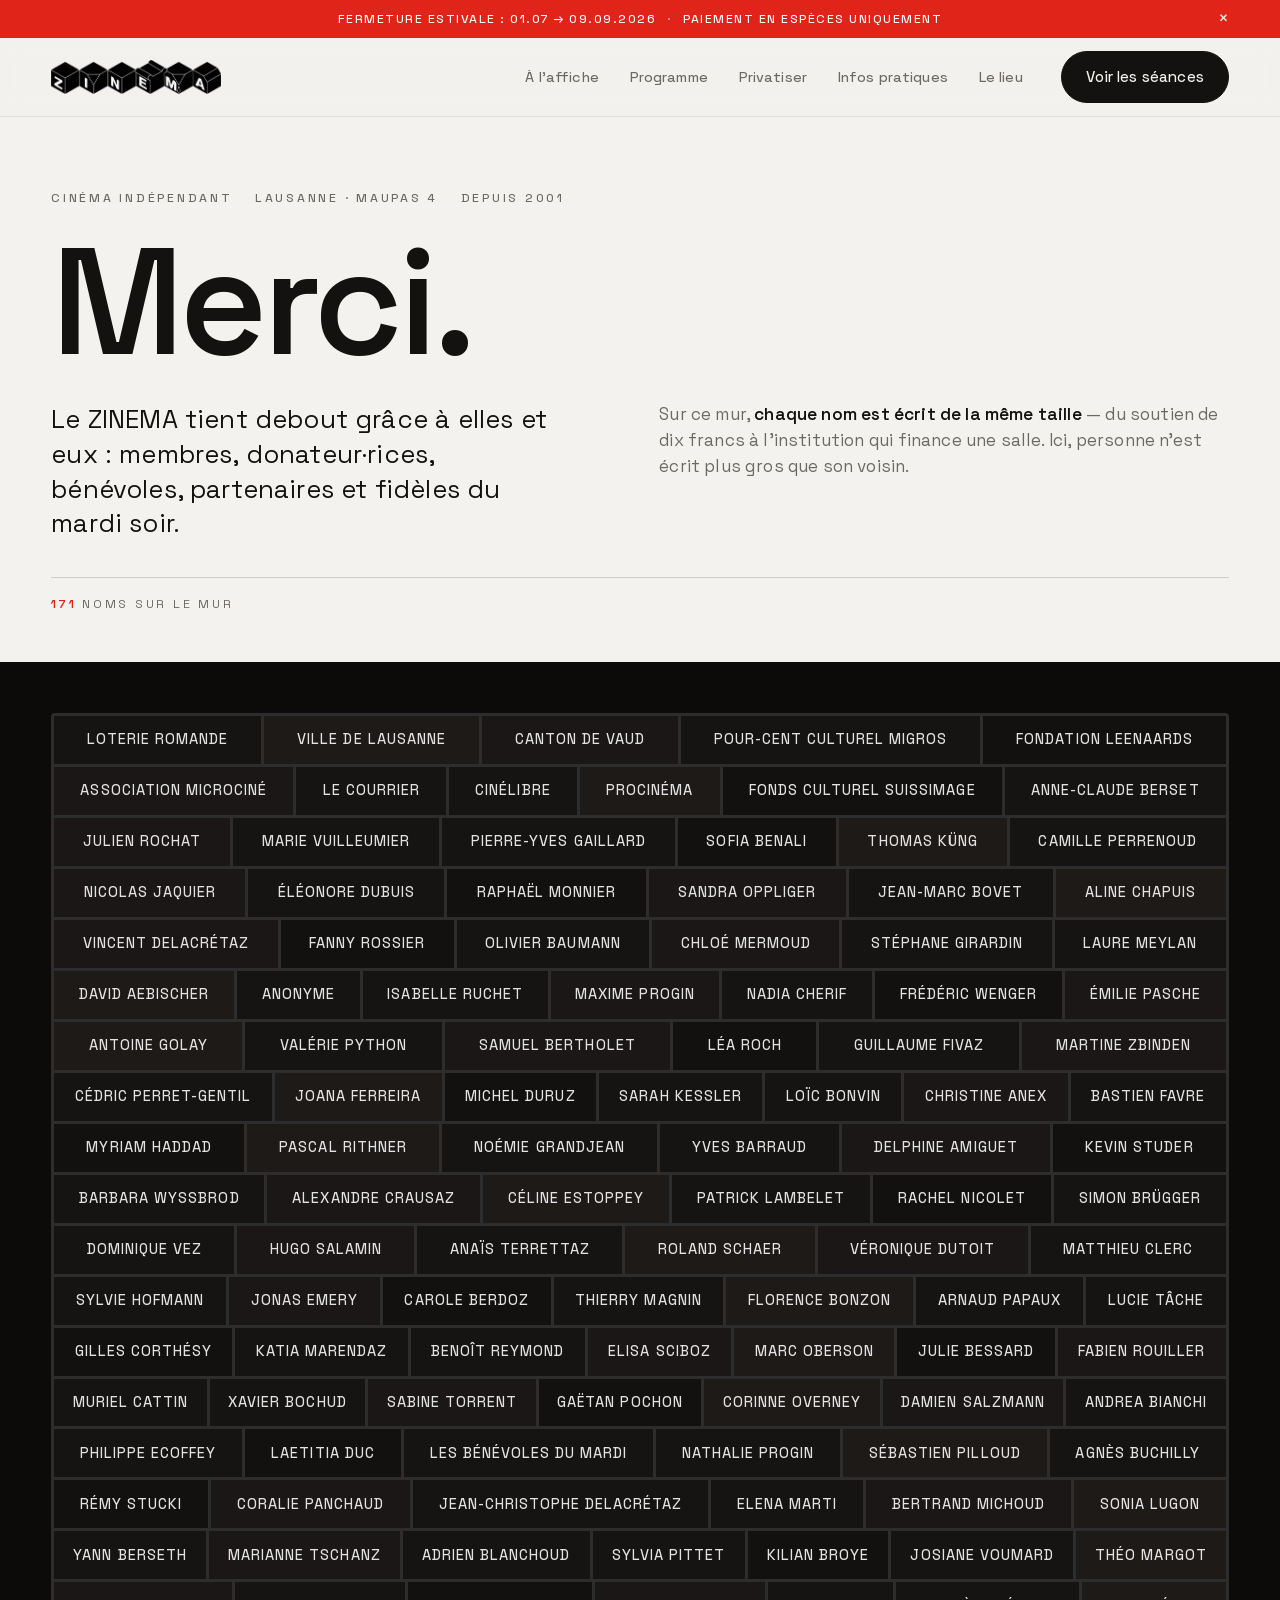
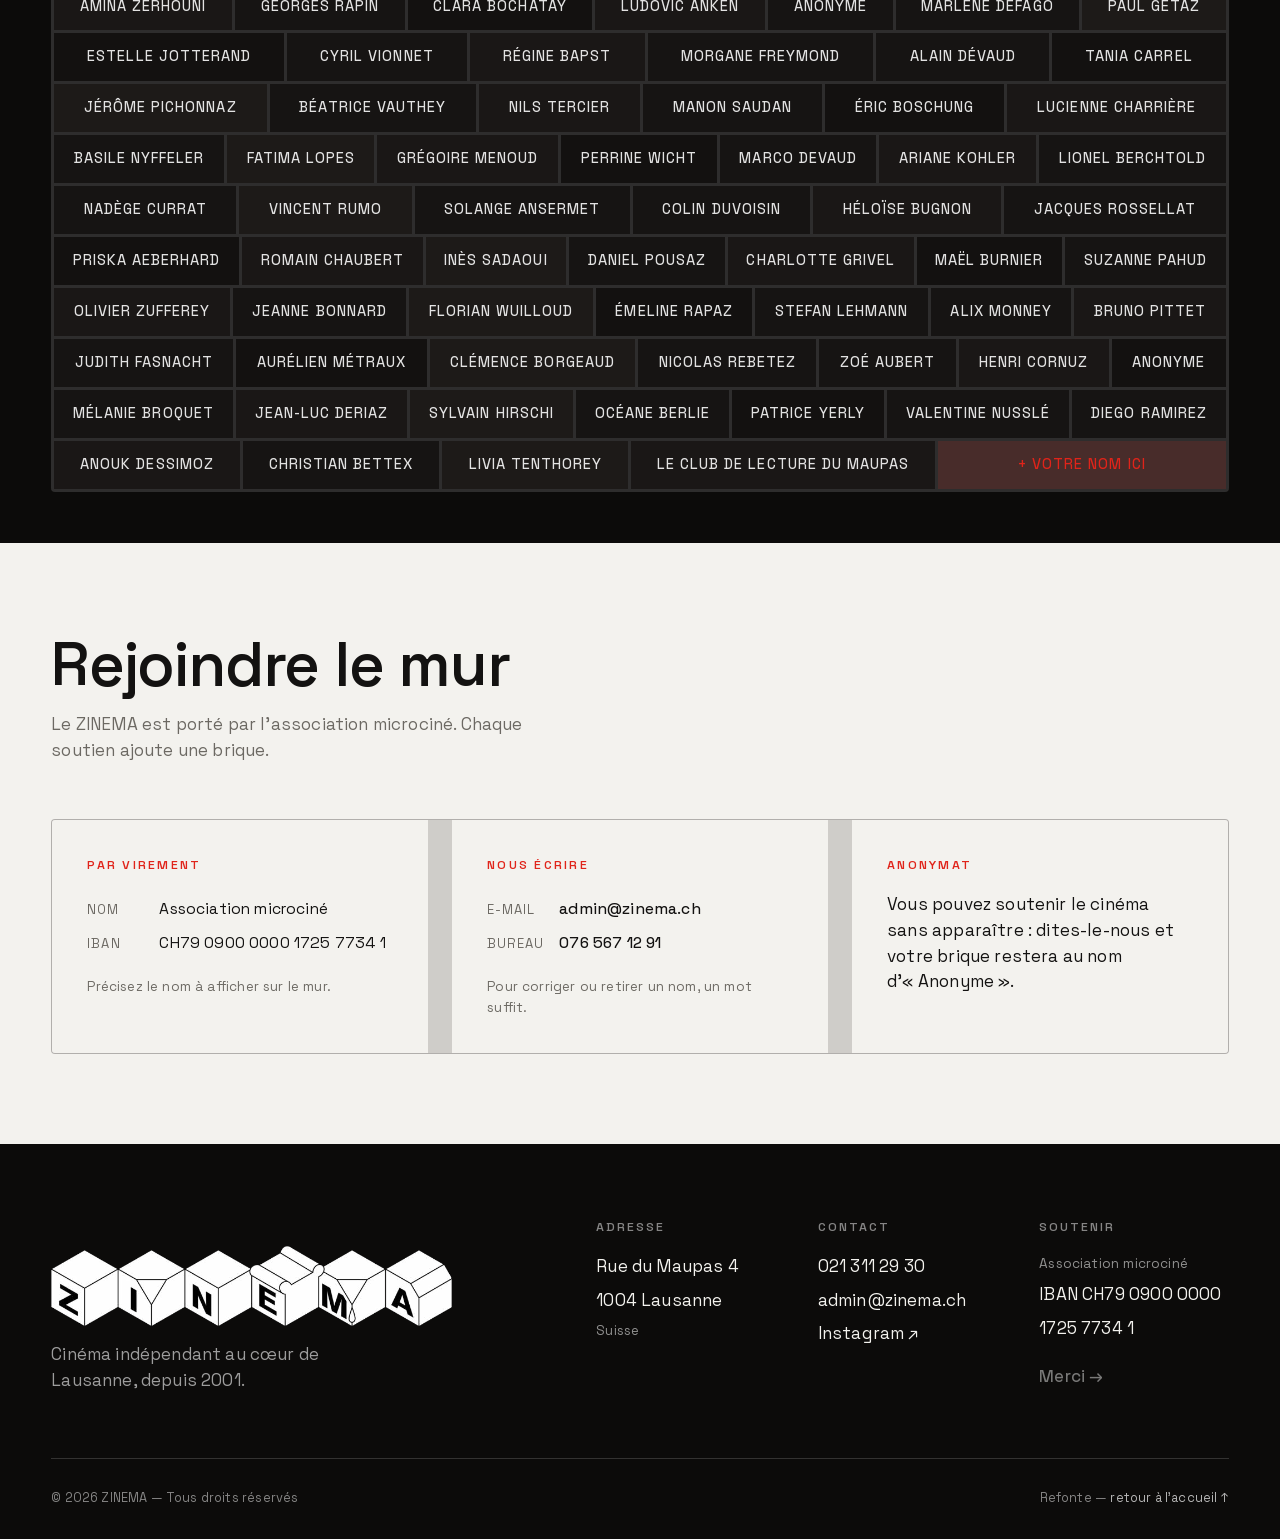
==== merci.html @ 03344397 "Merci : un seul libellé pour la page des remerciés Le cinéma trouve redondant d'avoir « MERCI » sur " ====
<!DOCTYPE html>
<html lang="fr">
<head>
  <meta charset="UTF-8" />
  <meta name="viewport" content="width=device-width, initial-scale=1.0" />
  <title>Merci | ZINEMA</title>
  <meta name="description" content="Toutes celles et ceux qui font vivre le ZINEMA, micro-cinéma de la Rue du Maupas — un mur de noms, tous écrits de la même taille." />
  <meta name="theme-color" content="#0c0b0a" />
  <meta property="og:title" content="Merci | ZINEMA" />
  <meta property="og:description" content="Un mur, tous les noms à la même taille. Merci à celles et ceux qui font vivre le ZINEMA." />
  <meta property="og:type" content="website" />
  <meta property="og:locale" content="fr_CH" />
  <link rel="stylesheet" href="css/styles.css" />
</head>
<body>

  <!-- ===== Barre d'annonce ===== -->
  <div class="announce" role="region" aria-label="Annonce">
    <div class="announce__inner">
      <span>Fermeture estivale&nbsp;: 01.07 → 09.09.2026</span>
      <span class="announce__dot">·</span>
      <span>Paiement en espèces uniquement</span>
      <button class="announce__close" type="button" aria-label="Fermer l'annonce">×</button>
    </div>
  </div>

  <!-- ===== Header ===== -->
  <header class="header">
    <div class="wrap header__inner">
      <a href="index.html" class="logo" aria-label="ZINEMA — accueil">
        <img class="logo__img" src="assets/logo.png" alt="ZINEMA" width="721" height="144" />
      </a>

      <button class="burger" type="button" aria-label="Ouvrir le menu" aria-expanded="false" aria-controls="primary-nav">
        <span></span><span></span><span></span>
      </button>

      <nav class="nav" id="primary-nav" aria-label="Navigation principale">
        <ul class="nav__list">
          <li><a class="nav__link" href="index.html#affiche">À l'affiche</a></li>
          <li><a class="nav__link" href="index.html#programme">Programme</a></li>
          <li><a class="nav__link" href="index.html#privatisation">Privatiser</a></li>
          <li><a class="nav__link" href="index.html#infos">Infos pratiques</a></li>
          <li><a class="nav__link" href="index.html#apropos">Le lieu</a></li>
          <li><a class="btn btn--solid nav__cta" href="index.html#programme">Voir les séances</a></li>
        </ul>
        <div class="nav__foot">
          <a href="https://www.instagram.com/zinemazinema/" target="_blank" rel="noopener">Instagram ↗</a>
          <span>Rue du Maupas 4 · 1004 Lausanne</span>
        </div>
      </nav>
    </div>
  </header>

  <main id="top">

    <!-- ===== En-tête de page ===== -->
    <section class="merci-hero">
      <div class="wrap">
        <p class="eyebrow merci-hero__eyebrow">
          <span>Cinéma indépendant</span>
          <span>Lausanne · Maupas 4</span>
          <span>Depuis 2001</span>
        </p>

        <h1 class="merci-hero__title reveal">Merci.</h1>

        <div class="merci-hero__grid">
          <p class="merci-hero__lead lead reveal" data-delay="1">
            Le ZINEMA tient debout grâce à elles et eux&nbsp;: membres, donateur·rices,
            bénévoles, partenaires et fidèles du mardi soir.
          </p>
          <p class="merci-hero__note reveal" data-delay="2">
            Sur ce mur, <strong>chaque nom est écrit de la même taille</strong> — du soutien
            de dix francs à l'institution qui finance une salle. Ici, personne n'est
            écrit plus gros que son voisin.
          </p>
        </div>

        <p class="merci-hero__count reveal" data-delay="3">
          <span data-brick-count>171</span> noms sur le mur
        </p>
      </div>
    </section>

    <!-- ===== Le mur ===== -->
    <section class="section section--dark merci">
      <div class="wrap">

        <!-- ============================================================
             ⚠️  LISTE PROVISOIRE — NOMS FICTIFS
             Ces noms sont des exemples destinés à juger le rendu du mur.
             Ils DOIVENT être remplacés par la liste réelle des
             contributeurs avant toute mise en ligne.

             Pour éditer : une ligne = une brique.
                 <li class="brick">Prénom Nom</li>
             Ne JAMAIS ajouter de style de taille sur une brique :
             la taille unique est la règle demandée par le cinéma.
             Garder <li class="brick brick--cta"> en toute fin de liste.
             ============================================================ -->

        <ul class="wall reveal" aria-label="Celles et ceux que le ZINEMA remercie">
          <li class="brick">Loterie Romande</li>
          <li class="brick">Ville de Lausanne</li>
          <li class="brick">Canton de Vaud</li>
          <li class="brick">Pour-cent culturel Migros</li>
          <li class="brick">Fondation Leenaards</li>
          <li class="brick">Association microciné</li>
          <li class="brick">Le Courrier</li>
          <li class="brick">Cinélibre</li>
          <li class="brick">ProCinéma</li>
          <li class="brick">Fonds culturel Suissimage</li>
          <li class="brick">Anne-Claude Berset</li>
          <li class="brick">Julien Rochat</li>
          <li class="brick">Marie Vuilleumier</li>
          <li class="brick">Pierre-Yves Gaillard</li>
          <li class="brick">Sofia Benali</li>
          <li class="brick">Thomas Küng</li>
          <li class="brick">Camille Perrenoud</li>
          <li class="brick">Nicolas Jaquier</li>
          <li class="brick">Éléonore Dubuis</li>
          <li class="brick">Raphaël Monnier</li>
          <li class="brick">Sandra Oppliger</li>
          <li class="brick">Jean-Marc Bovet</li>
          <li class="brick">Aline Chapuis</li>
          <li class="brick">Vincent Delacrétaz</li>
          <li class="brick">Fanny Rossier</li>
          <li class="brick">Olivier Baumann</li>
          <li class="brick">Chloé Mermoud</li>
          <li class="brick">Stéphane Girardin</li>
          <li class="brick">Laure Meylan</li>
          <li class="brick">David Aebischer</li>
          <li class="brick">Anonyme</li>
          <li class="brick">Isabelle Ruchet</li>
          <li class="brick">Maxime Progin</li>
          <li class="brick">Nadia Cherif</li>
          <li class="brick">Frédéric Wenger</li>
          <li class="brick">Émilie Pasche</li>
          <li class="brick">Antoine Golay</li>
          <li class="brick">Valérie Python</li>
          <li class="brick">Samuel Bertholet</li>
          <li class="brick">Léa Roch</li>
          <li class="brick">Guillaume Fivaz</li>
          <li class="brick">Martine Zbinden</li>
          <li class="brick">Cédric Perret-Gentil</li>
          <li class="brick">Joana Ferreira</li>
          <li class="brick">Michel Duruz</li>
          <li class="brick">Sarah Kessler</li>
          <li class="brick">Loïc Bonvin</li>
          <li class="brick">Christine Anex</li>
          <li class="brick">Bastien Favre</li>
          <li class="brick">Myriam Haddad</li>
          <li class="brick">Pascal Rithner</li>
          <li class="brick">Noémie Grandjean</li>
          <li class="brick">Yves Barraud</li>
          <li class="brick">Delphine Amiguet</li>
          <li class="brick">Kevin Studer</li>
          <li class="brick">Barbara Wyssbrod</li>
          <li class="brick">Alexandre Crausaz</li>
          <li class="brick">Céline Estoppey</li>
          <li class="brick">Patrick Lambelet</li>
          <li class="brick">Rachel Nicolet</li>
          <li class="brick">Simon Brügger</li>
          <li class="brick">Dominique Vez</li>
          <li class="brick">Hugo Salamin</li>
          <li class="brick">Anaïs Terrettaz</li>
          <li class="brick">Roland Schaer</li>
          <li class="brick">Véronique Dutoit</li>
          <li class="brick">Matthieu Clerc</li>
          <li class="brick">Sylvie Hofmann</li>
          <li class="brick">Jonas Emery</li>
          <li class="brick">Carole Berdoz</li>
          <li class="brick">Thierry Magnin</li>
          <li class="brick">Florence Bonzon</li>
          <li class="brick">Arnaud Papaux</li>
          <li class="brick">Lucie Tâche</li>
          <li class="brick">Gilles Corthésy</li>
          <li class="brick">Katia Marendaz</li>
          <li class="brick">Benoît Reymond</li>
          <li class="brick">Elisa Sciboz</li>
          <li class="brick">Marc Oberson</li>
          <li class="brick">Julie Bessard</li>
          <li class="brick">Fabien Rouiller</li>
          <li class="brick">Muriel Cattin</li>
          <li class="brick">Xavier Bochud</li>
          <li class="brick">Sabine Torrent</li>
          <li class="brick">Gaëtan Pochon</li>
          <li class="brick">Corinne Overney</li>
          <li class="brick">Damien Salzmann</li>
          <li class="brick">Andrea Bianchi</li>
          <li class="brick">Philippe Ecoffey</li>
          <li class="brick">Laetitia Duc</li>
          <li class="brick">Les bénévoles du mardi</li>
          <li class="brick">Nathalie Progin</li>
          <li class="brick">Sébastien Pilloud</li>
          <li class="brick">Agnès Buchilly</li>
          <li class="brick">Rémy Stucki</li>
          <li class="brick">Coralie Panchaud</li>
          <li class="brick">Jean-Christophe Delacrétaz</li>
          <li class="brick">Elena Marti</li>
          <li class="brick">Bertrand Michoud</li>
          <li class="brick">Sonia Lugon</li>
          <li class="brick">Yann Berseth</li>
          <li class="brick">Marianne Tschanz</li>
          <li class="brick">Adrien Blanchoud</li>
          <li class="brick">Sylvia Pittet</li>
          <li class="brick">Kilian Broye</li>
          <li class="brick">Josiane Voumard</li>
          <li class="brick">Théo Margot</li>
          <li class="brick">Amina Zerhouni</li>
          <li class="brick">Georges Rapin</li>
          <li class="brick">Clara Bochatay</li>
          <li class="brick">Ludovic Anken</li>
          <li class="brick">Anonyme</li>
          <li class="brick">Marlène Défago</li>
          <li class="brick">Paul Gétaz</li>
          <li class="brick">Estelle Jotterand</li>
          <li class="brick">Cyril Vionnet</li>
          <li class="brick">Régine Bapst</li>
          <li class="brick">Morgane Freymond</li>
          <li class="brick">Alain Dévaud</li>
          <li class="brick">Tania Carrel</li>
          <li class="brick">Jérôme Pichonnaz</li>
          <li class="brick">Béatrice Vauthey</li>
          <li class="brick">Nils Tercier</li>
          <li class="brick">Manon Saudan</li>
          <li class="brick">Éric Boschung</li>
          <li class="brick">Lucienne Charrière</li>
          <li class="brick">Basile Nyffeler</li>
          <li class="brick">Fatima Lopes</li>
          <li class="brick">Grégoire Menoud</li>
          <li class="brick">Perrine Wicht</li>
          <li class="brick">Marco Devaud</li>
          <li class="brick">Ariane Kohler</li>
          <li class="brick">Lionel Berchtold</li>
          <li class="brick">Nadège Currat</li>
          <li class="brick">Vincent Rumo</li>
          <li class="brick">Solange Ansermet</li>
          <li class="brick">Colin Duvoisin</li>
          <li class="brick">Héloïse Bugnon</li>
          <li class="brick">Jacques Rossellat</li>
          <li class="brick">Priska Aeberhard</li>
          <li class="brick">Romain Chaubert</li>
          <li class="brick">Inès Sadaoui</li>
          <li class="brick">Daniel Pousaz</li>
          <li class="brick">Charlotte Grivel</li>
          <li class="brick">Maël Burnier</li>
          <li class="brick">Suzanne Pahud</li>
          <li class="brick">Olivier Zufferey</li>
          <li class="brick">Jeanne Bonnard</li>
          <li class="brick">Florian Wuilloud</li>
          <li class="brick">Émeline Rapaz</li>
          <li class="brick">Stefan Lehmann</li>
          <li class="brick">Alix Monney</li>
          <li class="brick">Bruno Pittet</li>
          <li class="brick">Judith Fasnacht</li>
          <li class="brick">Aurélien Métraux</li>
          <li class="brick">Clémence Borgeaud</li>
          <li class="brick">Nicolas Rebetez</li>
          <li class="brick">Zoé Aubert</li>
          <li class="brick">Henri Cornuz</li>
          <li class="brick">Anonyme</li>
          <li class="brick">Mélanie Broquet</li>
          <li class="brick">Jean-Luc Deriaz</li>
          <li class="brick">Sylvain Hirschi</li>
          <li class="brick">Océane Berlie</li>
          <li class="brick">Patrice Yerly</li>
          <li class="brick">Valentine Nusslé</li>
          <li class="brick">Diego Ramirez</li>
          <li class="brick">Anouk Dessimoz</li>
          <li class="brick">Christian Bettex</li>
          <li class="brick">Livia Tenthorey</li>
          <li class="brick">Le club de lecture du Maupas</li>

          <li class="brick brick--cta"><a href="#soutenir">+ Votre nom ici</a></li>
        </ul>

      </div>
    </section>

    <!-- ===== Rejoindre le mur ===== -->
    <section class="section merci-join" id="soutenir">
      <div class="wrap">
        <header class="section-head reveal">
          <h2 class="section-head__title">Rejoindre le mur</h2>
          <p class="section-head__sub">
            Le ZINEMA est porté par l'association microciné. Chaque soutien ajoute une brique.
          </p>
        </header>

        <div class="merci-join__grid">
          <div class="info-card info-contact reveal">
            <p class="info-card__label">Par virement</p>
            <p class="line"><span>Nom</span>Association microciné</p>
            <p class="line"><span>IBAN</span>CH79 0900 0000 1725 7734 1</p>
            <p class="sub mt-1">Précisez le nom à afficher sur le mur.</p>
          </div>

          <div class="info-card info-contact reveal" data-delay="1">
            <p class="info-card__label">Nous écrire</p>
            <p class="line"><span>E-mail</span><a class="link-underline" href="mailto:admin@zinema.ch?subject=Wall%20of%20fame">admin@zinema.ch</a></p>
            <p class="line"><span>Bureau</span><a class="link-underline" href="tel:+41765671291">076 567 12 91</a></p>
            <p class="sub mt-1">Pour corriger ou retirer un nom, un mot suffit.</p>
          </div>

          <div class="info-card reveal" data-delay="2">
            <p class="info-card__label">Anonymat</p>
            <p>Vous pouvez soutenir le cinéma sans apparaître&nbsp;: dites-le-nous et
              votre brique restera au nom d'«&nbsp;Anonyme&nbsp;».</p>
          </div>
        </div>
      </div>
    </section>

  </main>

  <!-- ===== Footer ===== -->
  <footer class="footer">
    <div class="wrap">
      <div class="footer__top">
        <div>
          <img class="footer__logo" src="assets/logo.png" alt="ZINEMA" width="721" height="144" />
          <p class="footer__tag">Cinéma indépendant au cœur de Lausanne, depuis 2001.</p>
        </div>

        <div class="footer__cols">
          <div class="footer__col">
            <h4>Adresse</h4>
            <p>Rue du Maupas 4</p>
            <p>1004 Lausanne</p>
            <p class="sub">Suisse</p>
          </div>
          <div class="footer__col">
            <h4>Contact</h4>
            <a href="tel:+41213112930">021 311 29 30</a>
            <a href="mailto:admin@zinema.ch">admin@zinema.ch</a>
            <a href="https://www.instagram.com/zinemazinema/" target="_blank" rel="noopener">Instagram ↗</a>
          </div>
          <div class="footer__col">
            <h4>Soutenir</h4>
            <p class="sub">Association microciné</p>
            <p>IBAN CH79 0900 0000</p>
            <p>1725 7734 1</p>
            <a class="footer__merci is-current" href="merci.html" aria-current="page">Merci →</a>
          </div>
        </div>
      </div>

      <div class="footer__bottom">
        <span>© 2026 ZINEMA — Tous droits réservés</span>
        <span>Refonte — <a href="index.html">retour à l'accueil ↑</a></span>
      </div>
    </div>
  </footer>

  <script src="js/app.js" defer></script>
</body>
</html>
---- css/styles.css ----
/* ============================================================
   ZINEMA — point d'entrée CSS
   Importe tous les modules dans l'ordre.
   ============================================================ */
@import url("space-grotesk.css");
@import url("reset.css");
@import url("base.css");
@import url("header.css");
@import url("hero.css");
@import url("films.css");
@import url("programme.css");
@import url("privatisation.css");
@import url("infos.css");
@import url("apropos.css");
@import url("footer.css");
@import url("merci.css");
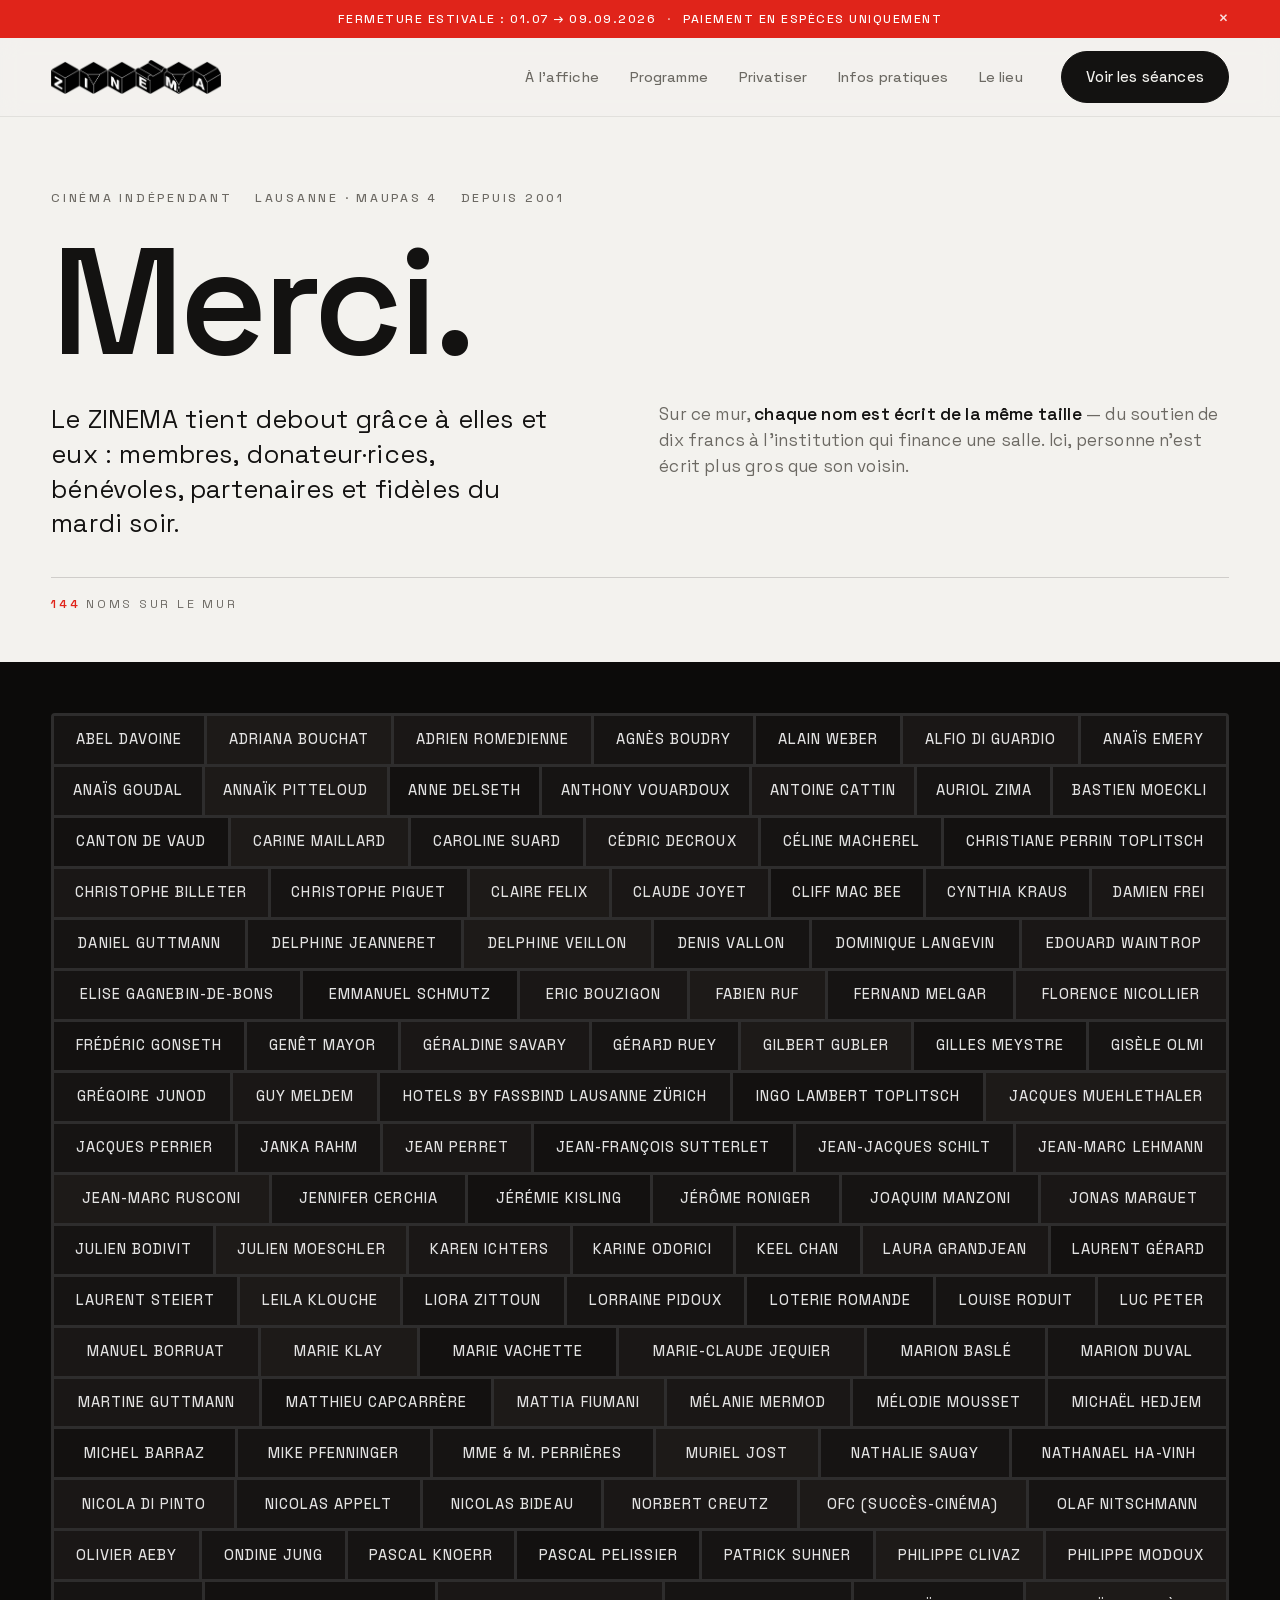
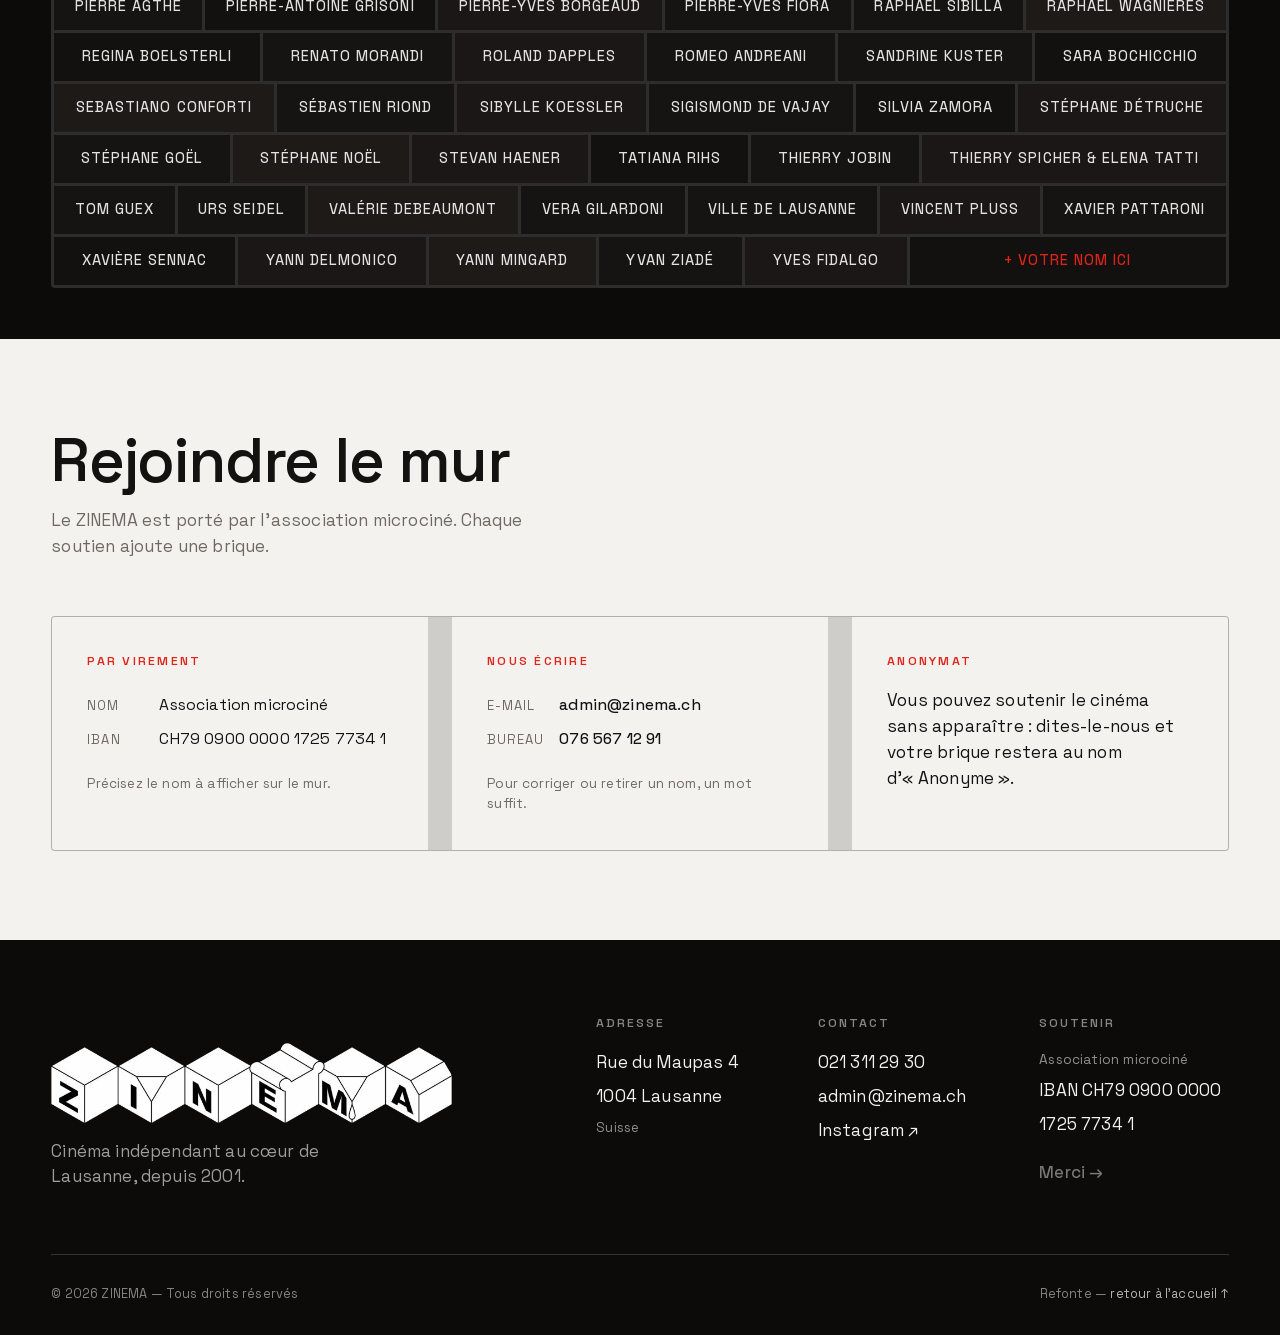
==== commit 0093507a: "Merci : les vrais noms remplacent la liste d'exemple Liste récupérée dans l'ancien site Infomaniak (" ====
--- a/merci.html
+++ b/merci.html
@@ -78,7 +78,7 @@
         </div>
 
         <p class="merci-hero__count reveal" data-delay="3">
-          <span data-brick-count>171</span> noms sur le mur
+          <span data-brick-count>144</span> noms sur le mur
         </p>
       </div>
     </section>
@@ -88,190 +88,163 @@
       <div class="wrap">
 
         <!-- ============================================================
-             ⚠️  LISTE PROVISOIRE — NOMS FICTIFS
-             Ces noms sont des exemples destinés à juger le rendu du mur.
-             Ils DOIVENT être remplacés par la liste réelle des
-             contributeurs avant toute mise en ligne.
+             Liste reprise de l'ancien site : sites/zinema/programme.htm,
+             section REMERCIEMENTS (document Word enregistré en HTML).
+             Classée par prénom ; les deux doublons de la source
+             (Alain Weber, Philippe Clivaz) ont été fusionnés.
 
              Pour éditer : une ligne = une brique.
                  <li class="brick">Prénom Nom</li>
              Ne JAMAIS ajouter de style de taille sur une brique :
-             la taille unique est la règle demandée par le cinéma.
+             la taille unique est la règle posée par le cinéma.
              Garder <li class="brick brick--cta"> en toute fin de liste.
              ============================================================ -->
 
         <ul class="wall reveal" aria-label="Celles et ceux que le ZINEMA remercie">
+          <li class="brick">Abel Davoine</li>
+          <li class="brick">Adriana Bouchat</li>
+          <li class="brick">Adrien Romedienne</li>
+          <li class="brick">Agnès Boudry</li>
+          <li class="brick">Alain Weber</li>
+          <li class="brick">Alfio di Guardio</li>
+          <li class="brick">Anaïs Emery</li>
+          <li class="brick">Anaïs Goudal</li>
+          <li class="brick">Annaïk Pitteloud</li>
+          <li class="brick">Anne Delseth</li>
+          <li class="brick">Anthony Vouardoux</li>
+          <li class="brick">Antoine Cattin</li>
+          <li class="brick">Auriol Zima</li>
+          <li class="brick">Bastien Moeckli</li>
+          <li class="brick">Canton de Vaud</li>
+          <li class="brick">Carine Maillard</li>
+          <li class="brick">Caroline Suard</li>
+          <li class="brick">Cédric Decroux</li>
+          <li class="brick">Céline Macherel</li>
+          <li class="brick">Christiane Perrin Toplitsch</li>
+          <li class="brick">Christophe Billeter</li>
+          <li class="brick">Christophe Piguet</li>
+          <li class="brick">Claire Felix</li>
+          <li class="brick">Claude Joyet</li>
+          <li class="brick">Cliff Mac Bee</li>
+          <li class="brick">Cynthia Kraus</li>
+          <li class="brick">Damien Frei</li>
+          <li class="brick">Daniel Guttmann</li>
+          <li class="brick">Delphine Jeanneret</li>
+          <li class="brick">Delphine Veillon</li>
+          <li class="brick">Denis Vallon</li>
+          <li class="brick">Dominique Langevin</li>
+          <li class="brick">Edouard Waintrop</li>
+          <li class="brick">Elise Gagnebin-de-Bons</li>
+          <li class="brick">Emmanuel Schmutz</li>
+          <li class="brick">Eric Bouzigon</li>
+          <li class="brick">Fabien Ruf</li>
+          <li class="brick">Fernand Melgar</li>
+          <li class="brick">Florence Nicollier</li>
+          <li class="brick">Frédéric Gonseth</li>
+          <li class="brick">Genêt Mayor</li>
+          <li class="brick">Géraldine Savary</li>
+          <li class="brick">Gérard Ruey</li>
+          <li class="brick">Gilbert Gubler</li>
+          <li class="brick">Gilles Meystre</li>
+          <li class="brick">Gisèle Olmi</li>
+          <li class="brick">Grégoire Junod</li>
+          <li class="brick">Guy Meldem</li>
+          <li class="brick">Hotels by Fassbind Lausanne Zürich</li>
+          <li class="brick">Ingo Lambert Toplitsch</li>
+          <li class="brick">Jacques Muehlethaler</li>
+          <li class="brick">Jacques Perrier</li>
+          <li class="brick">Janka Rahm</li>
+          <li class="brick">Jean Perret</li>
+          <li class="brick">Jean-François Sutterlet</li>
+          <li class="brick">Jean-Jacques Schilt</li>
+          <li class="brick">Jean-Marc Lehmann</li>
+          <li class="brick">Jean-Marc Rusconi</li>
+          <li class="brick">Jennifer Cerchia</li>
+          <li class="brick">Jérémie Kisling</li>
+          <li class="brick">Jérôme Roniger</li>
+          <li class="brick">Joaquim Manzoni</li>
+          <li class="brick">Jonas Marguet</li>
+          <li class="brick">Julien Bodivit</li>
+          <li class="brick">Julien Moeschler</li>
+          <li class="brick">Karen Ichters</li>
+          <li class="brick">Karine Odorici</li>
+          <li class="brick">Keel Chan</li>
+          <li class="brick">Laura Grandjean</li>
+          <li class="brick">Laurent Gérard</li>
+          <li class="brick">Laurent Steiert</li>
+          <li class="brick">Leila Klouche</li>
+          <li class="brick">Liora Zittoun</li>
+          <li class="brick">Lorraine Pidoux</li>
           <li class="brick">Loterie Romande</li>
+          <li class="brick">Louise Roduit</li>
+          <li class="brick">Luc Peter</li>
+          <li class="brick">Manuel Borruat</li>
+          <li class="brick">Marie Klay</li>
+          <li class="brick">Marie Vachette</li>
+          <li class="brick">Marie-Claude Jequier</li>
+          <li class="brick">Marion Baslé</li>
+          <li class="brick">Marion Duval</li>
+          <li class="brick">Martine Guttmann</li>
+          <li class="brick">Matthieu Capcarrère</li>
+          <li class="brick">Mattia Fiumani</li>
+          <li class="brick">Mélanie Mermod</li>
+          <li class="brick">Mélodie Mousset</li>
+          <li class="brick">Michaël Hedjem</li>
+          <li class="brick">Michel Barraz</li>
+          <li class="brick">Mike Pfenninger</li>
+          <li class="brick">Mme &amp; M. Perrières</li>
+          <li class="brick">Muriel Jost</li>
+          <li class="brick">Nathalie Saugy</li>
+          <li class="brick">Nathanael Ha-Vinh</li>
+          <li class="brick">Nicola Di Pinto</li>
+          <li class="brick">Nicolas Appelt</li>
+          <li class="brick">Nicolas Bideau</li>
+          <li class="brick">Norbert Creutz</li>
+          <li class="brick">OFC (Succès-Cinéma)</li>
+          <li class="brick">Olaf Nitschmann</li>
+          <li class="brick">Olivier Aeby</li>
+          <li class="brick">Ondine Jung</li>
+          <li class="brick">Pascal Knoerr</li>
+          <li class="brick">Pascal Pelissier</li>
+          <li class="brick">Patrick Suhner</li>
+          <li class="brick">Philippe Clivaz</li>
+          <li class="brick">Philippe Modoux</li>
+          <li class="brick">Pierre Agthe</li>
+          <li class="brick">Pierre-Antoine Grisoni</li>
+          <li class="brick">Pierre-Yves Borgeaud</li>
+          <li class="brick">Pierre-Yves Fiora</li>
+          <li class="brick">Raphaël Sibilla</li>
+          <li class="brick">Raphaël Wagnières</li>
+          <li class="brick">Regina Boelsterli</li>
+          <li class="brick">Renato Morandi</li>
+          <li class="brick">Roland Dapples</li>
+          <li class="brick">Romeo Andreani</li>
+          <li class="brick">Sandrine Kuster</li>
+          <li class="brick">Sara Bochicchio</li>
+          <li class="brick">Sebastiano Conforti</li>
+          <li class="brick">Sébastien Riond</li>
+          <li class="brick">Sibylle Koessler</li>
+          <li class="brick">Sigismond de Vajay</li>
+          <li class="brick">Silvia Zamora</li>
+          <li class="brick">Stéphane Détruche</li>
+          <li class="brick">Stéphane Goël</li>
+          <li class="brick">Stéphane Noël</li>
+          <li class="brick">Stevan Haener</li>
+          <li class="brick">Tatiana Rihs</li>
+          <li class="brick">Thierry Jobin</li>
+          <li class="brick">Thierry Spicher &amp; Elena Tatti</li>
+          <li class="brick">Tom Guex</li>
+          <li class="brick">Urs Seidel</li>
+          <li class="brick">Valérie Debeaumont</li>
+          <li class="brick">Vera Gilardoni</li>
           <li class="brick">Ville de Lausanne</li>
-          <li class="brick">Canton de Vaud</li>
-          <li class="brick">Pour-cent culturel Migros</li>
-          <li class="brick">Fondation Leenaards</li>
-          <li class="brick">Association microciné</li>
-          <li class="brick">Le Courrier</li>
-          <li class="brick">Cinélibre</li>
-          <li class="brick">ProCinéma</li>
-          <li class="brick">Fonds culturel Suissimage</li>
-          <li class="brick">Anne-Claude Berset</li>
-          <li class="brick">Julien Rochat</li>
-          <li class="brick">Marie Vuilleumier</li>
-          <li class="brick">Pierre-Yves Gaillard</li>
-          <li class="brick">Sofia Benali</li>
-          <li class="brick">Thomas Küng</li>
-          <li class="brick">Camille Perrenoud</li>
-          <li class="brick">Nicolas Jaquier</li>
-          <li class="brick">Éléonore Dubuis</li>
-          <li class="brick">Raphaël Monnier</li>
-          <li class="brick">Sandra Oppliger</li>
-          <li class="brick">Jean-Marc Bovet</li>
-          <li class="brick">Aline Chapuis</li>
-          <li class="brick">Vincent Delacrétaz</li>
-          <li class="brick">Fanny Rossier</li>
-          <li class="brick">Olivier Baumann</li>
-          <li class="brick">Chloé Mermoud</li>
-          <li class="brick">Stéphane Girardin</li>
-          <li class="brick">Laure Meylan</li>
-          <li class="brick">David Aebischer</li>
-          <li class="brick">Anonyme</li>
-          <li class="brick">Isabelle Ruchet</li>
-          <li class="brick">Maxime Progin</li>
-          <li class="brick">Nadia Cherif</li>
-          <li class="brick">Frédéric Wenger</li>
-          <li class="brick">Émilie Pasche</li>
-          <li class="brick">Antoine Golay</li>
-          <li class="brick">Valérie Python</li>
-          <li class="brick">Samuel Bertholet</li>
-          <li class="brick">Léa Roch</li>
-          <li class="brick">Guillaume Fivaz</li>
-          <li class="brick">Martine Zbinden</li>
-          <li class="brick">Cédric Perret-Gentil</li>
-          <li class="brick">Joana Ferreira</li>
-          <li class="brick">Michel Duruz</li>
-          <li class="brick">Sarah Kessler</li>
-          <li class="brick">Loïc Bonvin</li>
-          <li class="brick">Christine Anex</li>
-          <li class="brick">Bastien Favre</li>
-          <li class="brick">Myriam Haddad</li>
-          <li class="brick">Pascal Rithner</li>
-          <li class="brick">Noémie Grandjean</li>
-          <li class="brick">Yves Barraud</li>
-          <li class="brick">Delphine Amiguet</li>
-          <li class="brick">Kevin Studer</li>
-          <li class="brick">Barbara Wyssbrod</li>
-          <li class="brick">Alexandre Crausaz</li>
-          <li class="brick">Céline Estoppey</li>
-          <li class="brick">Patrick Lambelet</li>
-          <li class="brick">Rachel Nicolet</li>
-          <li class="brick">Simon Brügger</li>
-          <li class="brick">Dominique Vez</li>
-          <li class="brick">Hugo Salamin</li>
-          <li class="brick">Anaïs Terrettaz</li>
-          <li class="brick">Roland Schaer</li>
-          <li class="brick">Véronique Dutoit</li>
-          <li class="brick">Matthieu Clerc</li>
-          <li class="brick">Sylvie Hofmann</li>
-          <li class="brick">Jonas Emery</li>
-          <li class="brick">Carole Berdoz</li>
-          <li class="brick">Thierry Magnin</li>
-          <li class="brick">Florence Bonzon</li>
-          <li class="brick">Arnaud Papaux</li>
-          <li class="brick">Lucie Tâche</li>
-          <li class="brick">Gilles Corthésy</li>
-          <li class="brick">Katia Marendaz</li>
-          <li class="brick">Benoît Reymond</li>
-          <li class="brick">Elisa Sciboz</li>
-          <li class="brick">Marc Oberson</li>
-          <li class="brick">Julie Bessard</li>
-          <li class="brick">Fabien Rouiller</li>
-          <li class="brick">Muriel Cattin</li>
-          <li class="brick">Xavier Bochud</li>
-          <li class="brick">Sabine Torrent</li>
-          <li class="brick">Gaëtan Pochon</li>
-          <li class="brick">Corinne Overney</li>
-          <li class="brick">Damien Salzmann</li>
-          <li class="brick">Andrea Bianchi</li>
-          <li class="brick">Philippe Ecoffey</li>
-          <li class="brick">Laetitia Duc</li>
-          <li class="brick">Les bénévoles du mardi</li>
-          <li class="brick">Nathalie Progin</li>
-          <li class="brick">Sébastien Pilloud</li>
-          <li class="brick">Agnès Buchilly</li>
-          <li class="brick">Rémy Stucki</li>
-          <li class="brick">Coralie Panchaud</li>
-          <li class="brick">Jean-Christophe Delacrétaz</li>
-          <li class="brick">Elena Marti</li>
-          <li class="brick">Bertrand Michoud</li>
-          <li class="brick">Sonia Lugon</li>
-          <li class="brick">Yann Berseth</li>
-          <li class="brick">Marianne Tschanz</li>
-          <li class="brick">Adrien Blanchoud</li>
-          <li class="brick">Sylvia Pittet</li>
-          <li class="brick">Kilian Broye</li>
-          <li class="brick">Josiane Voumard</li>
-          <li class="brick">Théo Margot</li>
-          <li class="brick">Amina Zerhouni</li>
-          <li class="brick">Georges Rapin</li>
-          <li class="brick">Clara Bochatay</li>
-          <li class="brick">Ludovic Anken</li>
-          <li class="brick">Anonyme</li>
-          <li class="brick">Marlène Défago</li>
-          <li class="brick">Paul Gétaz</li>
-          <li class="brick">Estelle Jotterand</li>
-          <li class="brick">Cyril Vionnet</li>
-          <li class="brick">Régine Bapst</li>
-          <li class="brick">Morgane Freymond</li>
-          <li class="brick">Alain Dévaud</li>
-          <li class="brick">Tania Carrel</li>
-          <li class="brick">Jérôme Pichonnaz</li>
-          <li class="brick">Béatrice Vauthey</li>
-          <li class="brick">Nils Tercier</li>
-          <li class="brick">Manon Saudan</li>
-          <li class="brick">Éric Boschung</li>
-          <li class="brick">Lucienne Charrière</li>
-          <li class="brick">Basile Nyffeler</li>
-          <li class="brick">Fatima Lopes</li>
-          <li class="brick">Grégoire Menoud</li>
-          <li class="brick">Perrine Wicht</li>
-          <li class="brick">Marco Devaud</li>
-          <li class="brick">Ariane Kohler</li>
-          <li class="brick">Lionel Berchtold</li>
-          <li class="brick">Nadège Currat</li>
-          <li class="brick">Vincent Rumo</li>
-          <li class="brick">Solange Ansermet</li>
-          <li class="brick">Colin Duvoisin</li>
-          <li class="brick">Héloïse Bugnon</li>
-          <li class="brick">Jacques Rossellat</li>
-          <li class="brick">Priska Aeberhard</li>
-          <li class="brick">Romain Chaubert</li>
-          <li class="brick">Inès Sadaoui</li>
-          <li class="brick">Daniel Pousaz</li>
-          <li class="brick">Charlotte Grivel</li>
-          <li class="brick">Maël Burnier</li>
-          <li class="brick">Suzanne Pahud</li>
-          <li class="brick">Olivier Zufferey</li>
-          <li class="brick">Jeanne Bonnard</li>
-          <li class="brick">Florian Wuilloud</li>
-          <li class="brick">Émeline Rapaz</li>
-          <li class="brick">Stefan Lehmann</li>
-          <li class="brick">Alix Monney</li>
-          <li class="brick">Bruno Pittet</li>
-          <li class="brick">Judith Fasnacht</li>
-          <li class="brick">Aurélien Métraux</li>
-          <li class="brick">Clémence Borgeaud</li>
-          <li class="brick">Nicolas Rebetez</li>
-          <li class="brick">Zoé Aubert</li>
-          <li class="brick">Henri Cornuz</li>
-          <li class="brick">Anonyme</li>
-          <li class="brick">Mélanie Broquet</li>
-          <li class="brick">Jean-Luc Deriaz</li>
-          <li class="brick">Sylvain Hirschi</li>
-          <li class="brick">Océane Berlie</li>
-          <li class="brick">Patrice Yerly</li>
-          <li class="brick">Valentine Nusslé</li>
-          <li class="brick">Diego Ramirez</li>
-          <li class="brick">Anouk Dessimoz</li>
-          <li class="brick">Christian Bettex</li>
-          <li class="brick">Livia Tenthorey</li>
-          <li class="brick">Le club de lecture du Maupas</li>
+          <li class="brick">Vincent Pluss</li>
+          <li class="brick">Xavier Pattaroni</li>
+          <li class="brick">Xavière Sennac</li>
+          <li class="brick">Yann Delmonico</li>
+          <li class="brick">Yann Mingard</li>
+          <li class="brick">Yvan Ziadé</li>
+          <li class="brick">Yves Fidalgo</li>
 
           <li class="brick brick--cta"><a href="#soutenir">+ Votre nom ici</a></li>
         </ul>
